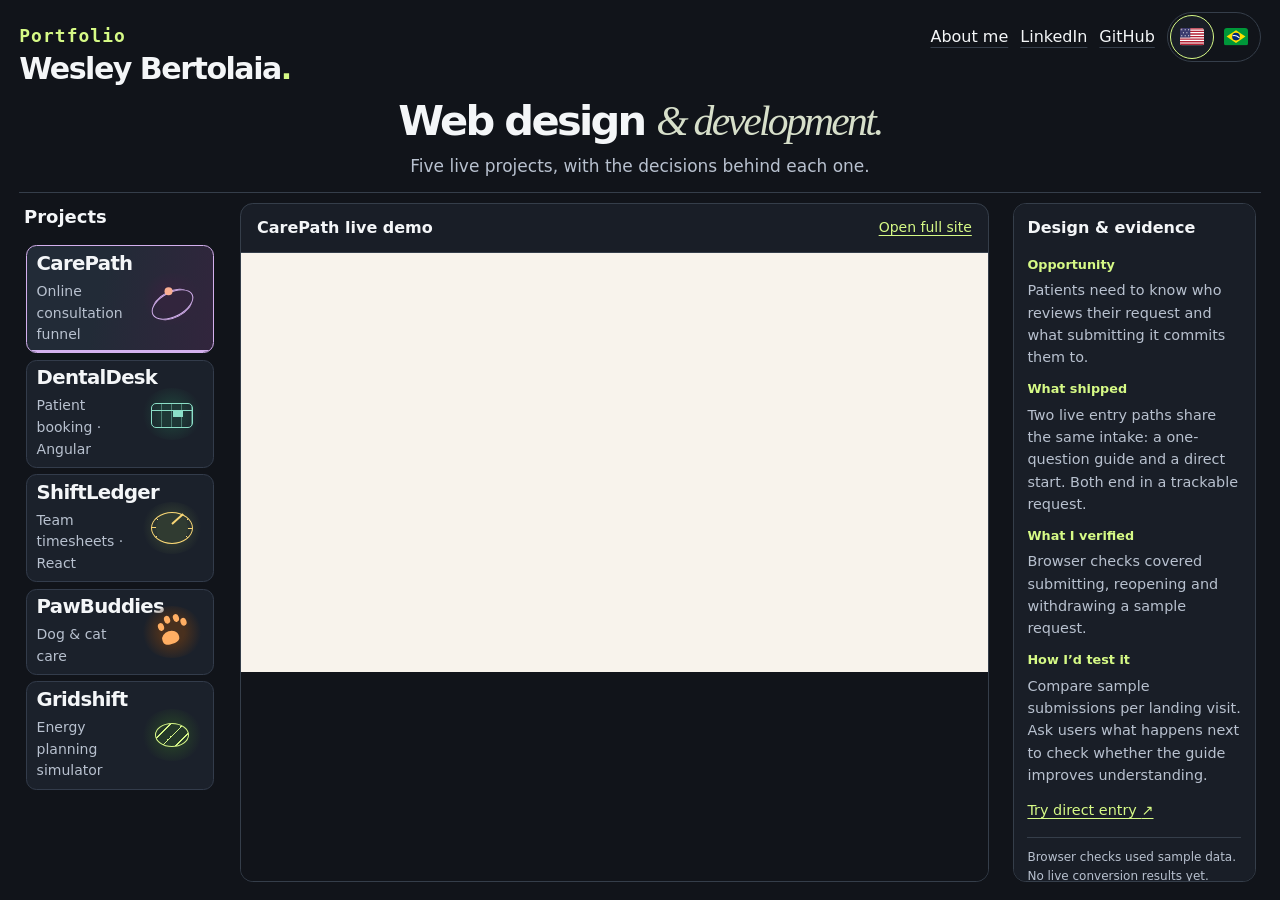
==== index.html @ d8f149b1 "Lighten boarding and unify PawBuddies booking actions" ====
<!doctype html>
<html lang="en">
<head>
  <meta charset="utf-8">
  <meta name="viewport" content="width=device-width, initial-scale=1">
  <meta name="description" content="Wesley Bertolaia’s web design portfolio. Explore live projects in consultation intake, patient booking, and team timesheets.">
  <title>Wesley Bertolaia | Portfolio</title>
  <link rel="icon" href="data:,">
  <link rel="stylesheet" href="./style.css?v=pawbuddies">
  <script src="./locale.js?v=pet-bundle"></script>
  <script src="./preview.js?v=stable-preview-scroll" defer></script>
  <link rel="stylesheet" href="./locale.css?v=about-page">
  <script src="./entrance.js?v=sequence" defer></script>
</head>
<body class="portfolio-home">
  <header class="wrap masthead">
    <div class="site-identity">
      <p class="eyebrow">Portfolio</p>
      <p class="site-name">Wesley Bertolaia<span>.</span></p>
    </div>
    <nav aria-label="Main navigation">
      <a href="./about.html">About me</a>
      <a href="https://www.linkedin.com/in/wesleybertolaia/">LinkedIn</a>
      <a href="https://github.com/wesleybertolaia/">GitHub</a>
    <span data-language-menu></span></nav>
  </header>
  <main class="wrap">
    <section class="work-intro" aria-labelledby="about-title">
      <h1 id="about-title">Web design <em>&amp; development.</em></h1>
      <p class="profile-summary">Five live projects, with the decisions behind each one.</p>
    </section>
    <section class="shelf" id="demos" aria-labelledby="projects-title">
      <div class="project-list">
        <h2 id="projects-title">Projects</h2>
        <div class="project-cards">
          <button class="project-card" type="button" aria-pressed="true" aria-controls="live-preview" data-project="carepath" data-url="https://wesleybertolaia.github.io/carepath/?v=landing">
            <span class="project-copy"><strong>CarePath</strong><span>Online consultation funnel</span></span><span class="project-art art-care" aria-hidden="true"></span>
          </button>
          <button class="project-card" type="button" aria-pressed="false" aria-controls="live-preview" data-project="dentaldesk" data-url="https://wesleybertolaia.github.io/dentaldesk/patient.html?v=landing">
            <span class="project-copy"><strong>DentalDesk</strong><span>Patient booking · Angular</span></span><span class="project-art art-dental" aria-hidden="true"></span>
          </button>
          <button class="project-card" type="button" aria-pressed="false" aria-controls="live-preview" data-project="shiftledger" data-url="https://wesleybertolaia.github.io/shiftledger/?v=weekly-board">
            <span class="project-copy"><strong>ShiftLedger</strong><span>Team timesheets · React</span></span><span class="project-art art-shift" aria-hidden="true"></span>
          </button>
          <button class="project-card" type="button" aria-pressed="false" aria-controls="live-preview" data-project="pawday" data-url="https://wesleybertolaia.github.io/pawday/?v=matching-actions">
            <span class="project-copy"><strong>PawBuddies</strong><span>Dog &amp; cat care</span></span><span class="project-art art-pawday" aria-hidden="true"></span>
          </button>
          <button class="project-card" type="button" aria-pressed="false" aria-controls="live-preview" data-project="gridshift" data-url="https://wesleybertolaia.github.io/gridshift/?v=workspace-refresh">
            <span class="project-copy"><strong>Gridshift</strong><span>Energy planning simulator</span></span><span class="project-art art-gridshift" aria-hidden="true"></span>
          </button>
        </div>
      </div>
      <section class="preview-panel" id="live-preview" aria-labelledby="preview-title">
        <header class="preview-bar">
          <h2 id="preview-title" tabindex="-1" aria-live="polite">CarePath live demo</h2>
          <a id="open-demo" href="https://wesleybertolaia.github.io/carepath/">Open full site</a>
        </header>
        <div class="demo-viewport">
          <iframe id="demo-frame" title="CarePath live demo" src="https://wesleybertolaia.github.io/carepath/?v=landing"></iframe>
        </div>
      </section>
      <aside class="project-notes" aria-labelledby="project-notes-title">
        <h2 id="project-notes-title">Design &amp; evidence</h2>
        <div aria-live="polite">
          <dl data-project-note="carepath">
            <dt>Opportunity</dt><dd>Patients need to know who reviews their request and what submitting it commits them to.</dd>
            <dt>What shipped</dt><dd>Two live entry paths share the same intake: a one-question guide and a direct start. Both end in a trackable request.</dd>
            <dt>What I verified</dt><dd>Browser checks covered submitting, reopening and withdrawing a sample request.</dd>
            <dt>How I’d test it</dt><dd>Compare sample submissions per landing visit. Ask users what happens next to check whether the guide improves understanding.</dd>
            <dd class="variant-link"><a href="https://wesleybertolaia.github.io/carepath/?path=direct">Try direct entry <span aria-hidden="true">↗</span></a></dd>
          </dl>
          <dl data-project-note="dentaldesk" hidden>
            <dt>Opportunity</dt><dd>A patient can mistake a requested time for a confirmed appointment and make plans too early.</dd>
            <dt>What shipped</dt><dd>Two headlines lead to the same booking flow. Patients choose a time before entering sample details and can track the clinic’s decision.</dd>
            <dt>What I verified</dt><dd>I tested a clinic decline, a patient retry and the updated status in the patient view.</dd>
            <dt>How I’d test it</dt><dd>Compare requests per landing visit across headlines. After submission, ask users whether their appointment is confirmed.</dd>
            <dd class="variant-link"><a href="https://wesleybertolaia.github.io/dentaldesk/patient.html?offer=times">Try availability-first headline <span aria-hidden="true">↗</span></a></dd>
          </dl>
          <dl data-project-note="shiftledger" hidden>
            <dt>Opportunity</dt><dd>When a shift comes back with an unclear rejection, employees have to guess what to fix.</dd>
            <dt>What shipped</dt><dd>Managers return a shift with a specific reason. Employees correct and resubmit it. Approved entries can be exported.</dd>
            <dt>What I verified</dt><dd>I tested returning a shift for a break correction, approving the resubmission and checking the exported minutes.</dd>
            <dt>How I’d test it</dt><dd>Give users a returned shift with an incorrect break. Measure correct resubmissions and time to fix the entry.</dd>
          </dl>
          <dl data-project-note="pawday" hidden>
            <dt>Opportunity</dt><dd>Pet owners comparing overnight stays need to know whether the service suits their animal and what the full stay costs.</dd>
            <dt>What shipped</dt><dd>Dog and cat owners see different care options and prices. The booking shows the total for the selected nights before they confirm.</dd>
            <dt>What I verified</dt><dd>I checked the price for a two-night cat stay and confirmed the booking could be reopened and cancelled after reload.</dd>
            <dt>How I’d test it</dt><dd>Compare an upfront nightly rate with pricing shown at review. Track completed bookings per service view and whether owners can correctly predict the total.</dd>
          </dl>
          <dl data-project-note="gridshift" hidden>
            <dt>Opportunity</dt><dd>A neighbourhood has a fixed budget, but the options that save the most money aren’t always the ones that cut peak demand.</dd>
            <dt>What shipped</dt><dd>Visitors build a plan, pin it and see how a different allocation changes three outcomes. The assumptions are visible.</dd>
            <dt>What I verified</dt><dd>The simulator enforces the budget and uses illustrative values for a fictional neighbourhood.</dd>
            <dt>How I’d test it</dt><dd>Ask users to pick a plan for a peak-demand goal, then explain what they gave up to reach it.</dd>
          </dl>
        </div>
        <p class="case-note-status">Browser checks used sample data. No live conversion results yet.</p>
      </aside>
    </section>
  </main>
</body>
</html>
---- style.css ----
:root {
  color-scheme: dark;
  --bg: #11141a;
  --panel: #191e27;
  --line: #353e4a;
  --ink: #f4f6f8;
  --mute: #b8c1cf;
  --lime: #d6fa86;
  font: 16px/1.55 system-ui, sans-serif;
  color: var(--ink);
  background: var(--bg);
}
* { box-sizing: border-box; }
[hidden] { display: none !important; }
body { margin: 0; }
.wrap { width: min(1720px, calc(100% - clamp(1.5rem, 3vw, 3rem))); margin-inline: auto; }
.top, .bottom { display: flex; flex-wrap: wrap; justify-content: space-between; align-items: center; gap: .65rem 1.5rem; padding-block: .9rem; border-bottom: 1px solid var(--line); }
.top nav, .links, .footer-links { display: flex; flex-wrap: wrap; align-items: center; gap: .55rem 1rem; }
a { color: inherit; text-underline-offset: .24em; }
a:hover { color: var(--lime); }
.wordmark { font-size: 1.55rem; font-weight: 850; letter-spacing: -.095em; text-decoration: none; }
h1, h2, h3, h4, p { margin: 0; }
.eyebrow { color: var(--lime); font: 720 .875rem/1.5 ui-monospace, monospace; letter-spacing: .06em; margin-bottom: .45rem; }
.shelf { display: grid; grid-template-columns: minmax(220px, 270px) minmax(0, 1fr); gap: clamp(.85rem, 2.5vw, 1.5rem); align-items: start; border-top: 1px solid var(--line); padding-top: 1rem; }
.project-list h2 { font-size: 1.125rem; margin-bottom: .75rem; }
.project-cards { display: grid; gap: .65rem; }
.project-card {
  position: relative;
  isolation: isolate;
  display: grid;
  grid-template-columns: minmax(0, 1fr) 62px;
  align-items: center;
  width: 100%;
  min-height: 102px;
  gap: .6rem;
  padding: .8rem .7rem .8rem .95rem;
  overflow: hidden;
  border: 1px solid #333c4b;
  border-radius: .65rem;
  background: #1b212b;
  color: var(--ink);
  text-align: left;
  font: inherit;
  cursor: pointer;
}
.project-card:nth-child(1) { --project-accent: #d4b0ee; --project-shade: #32253d; }
.project-card:nth-child(2) { --project-accent: #8bdfc7; --project-shade: #1e3836; }
.project-card:nth-child(3) { --project-accent: #f8d675; --project-shade: #303b31; }
.project-card:hover { border-color: var(--project-accent); }
.project-card[aria-pressed="true"] {
  border-color: var(--project-accent);
  background: linear-gradient(104deg, #222b37 40%, var(--project-shade));
}
.project-card::after {
  content: "";
  position: absolute;
  inset: auto 0 0;
  height: 2px;
  background: var(--project-accent);
  transform: scaleX(0);
  transform-origin: left;
}
.project-card[aria-pressed="true"]::after { transform: scaleX(1); }
.project-copy strong { display: block; font-size: 1.23rem; line-height: 1.15; letter-spacing: -.035em; }
.project-copy > span { display: block; margin-top: .35rem; color: var(--mute); font-size: .875rem; }
.project-art {
  position: relative;
  display: block;
  width: 62px;
  height: 62px;
  border-radius: 50%;
  color: var(--project-accent);
  background: radial-gradient(circle, var(--project-shade) 30%, transparent 72%);
}
.project-art::before, .project-art::after { content: ""; position: absolute; }
.art-care::before {
  width: 43px; height: 23px; left: 9px; top: 19px;
  border: 1px solid currentColor; border-radius: 50%; rotate: -27deg;
  box-shadow: 0 5px 0 -4px currentColor, 0 -5px 0 -4px currentColor;
}
.art-care::after {
  width: 8px; height: 8px; left: 27px; top: 13px;
  border-radius: 50%; background: #f9ae92;
  offset-path: ellipse(24px 13px at 31px 31px);
  offset-rotate: 0deg;
  left: 0; top: 0;
  offset-distance: 72%;
}
.art-dental::before {
  inset: 15px 10px 12px;
  border: 1px solid currentColor;
  border-radius: 5px;
  background: repeating-linear-gradient(90deg, transparent 0 9px, #8bdfc76b 9px 10px);
}
.art-dental::after {
  inset: 22px 10px auto;
  height: 6px;
  border-top: 1px solid currentColor;
  background: linear-gradient(90deg, transparent 52%, currentColor 52% 76%, transparent 76%);
}
.art-shift::before {
  inset: 10px;
  border: 1px solid currentColor;
  border-radius: 50%;
  background: radial-gradient(circle, var(--project-shade) 0 62%, transparent 63%), repeating-conic-gradient(currentColor 0deg 2deg, transparent 2deg 30deg);
}
.art-shift::after {
  bottom: 30px; left: 30px; width: 2px; height: 15px;
  background: currentColor;
  transform-origin: bottom;
  rotate: 48deg;
}
.preview-panel { min-width: 0; overflow: hidden; border: 1px solid var(--line); border-radius: .8rem; background: var(--panel); scroll-margin-top: .7rem; }
.preview-bar { display: flex; flex-wrap: wrap; align-items: center; justify-content: space-between; gap: .5rem 1rem; padding: .7rem 1rem; }
.preview-bar h2 { font-size: 1rem; }
.preview-bar a { font-size: .875rem; color: var(--lime); }
iframe { display: block; width: 100%; height: 640px; border: 0; border-top: 1px solid var(--line); background: #f8f3ec; color-scheme: light; }
:focus-visible { outline: 3px solid var(--lime); outline-offset: 3px; }
.case { margin-bottom: 1rem; background: var(--panel); border: 1px solid var(--line); border-radius: .8rem; overflow: hidden; scroll-margin-top: 1rem; }
.button { display: inline-flex; min-height: 44px; align-items: center; padding: .45rem .75rem; border: 1px solid var(--lime); border-radius: .4rem; background: var(--lime); color: #19232a; text-decoration: none; font: inherit; font-weight: 700; cursor: pointer; }
.button:hover { background: #ecffba; color: #19232a; }
.button.outline { background: var(--panel); color: var(--ink); border-color: var(--line); }
.button.outline:hover { background: #293241; }
@media (max-width: 740px) {
  .wrap { width: calc(100% - 1.5rem); }
  .shelf { grid-template-columns: 1fr; }
  .project-card { min-height: 76px; }
  iframe { height: 520px; }
}
@media (prefers-reduced-motion: no-preference) {
  html { scroll-behavior: smooth; }
  .project-card { transition: background-color .15s ease, border-color .15s ease; }
}
.wordmark { font-size: 1.05rem; letter-spacing: -.025em; }
.case-page { padding-block: 1.75rem 1rem; }
.case-page h1 { margin-bottom: 1rem; font-size: clamp(2rem, 5vw, 3.4rem); letter-spacing: -.06em; }
.case-grid { display: grid; grid-template-columns: repeat(3, minmax(0, 1fr)); gap: 1rem; }
.case { display: flex; flex-direction: column; gap: .85rem; min-width: 0; margin: 0; padding: clamp(1rem, 2vw, 1.35rem); border-top: 3px solid var(--case-accent); }
.case-care { --case-accent: #d0a5ee; }
.case-dental { --case-accent: #79d8c5; }
.case-shift { --case-accent: #a7a8fa; }
.case .eyebrow { color: var(--case-accent); letter-spacing: 0; }
.case h2 { font-size: clamp(1.55rem, 2.9vw, 2rem); letter-spacing: -.045em; }
.case h3 { font-size: .95rem; margin-bottom: .2rem; }
.case section p, .evidence { color: var(--mute); }
.case .links { margin-top: auto; }
.case p { font-size: .94rem; }
.evidence { margin: .85rem 0 0; font-size: .875rem; }
@media (max-width: 800px) { .case-grid { grid-template-columns: 1fr; } }
@media (prefers-reduced-motion: no-preference) {
  .project-card {
    transition: border-color .18s ease;
  }
  .project-card::after { transition: transform .32s ease-out; }
  .project-card:is(:hover, :focus-visible, [aria-pressed="true"]) .art-care::after { animation: orbit .7s ease-in-out; }
  .project-card:is(:hover, :focus-visible, [aria-pressed="true"]) .art-dental::after { animation: calendar-mark .55s ease-in-out; }
  .project-card:is(:hover, :focus-visible, [aria-pressed="true"]) .art-shift::after { animation: hand-turn .64s ease-in-out; }
  @keyframes orbit { to { offset-distance: 172%; } }
  @keyframes calendar-mark { 50% { translate: 0 13px; } }
  @keyframes hand-turn { to { rotate: 408deg; } }
}
.masthead {
  display: flex;
  flex-wrap: wrap;
  align-items: baseline;
  justify-content: space-between;
  gap: .75rem 1.8rem;
  padding-block: clamp(1.15rem, 3vw, 2.3rem) clamp(1rem, 2vw, 1.65rem);
}
.masthead h1 {
  font-size: clamp(2.2rem, 4.6vw, 4.5rem);
  line-height: .95;
  letter-spacing: -.085em;
  text-wrap: balance;
}
.masthead h1 span { display: inline-block; color: var(--lime); }
.masthead nav { display: flex; flex-wrap: wrap; gap: .35rem 1.2rem; }
.masthead nav a { padding-block: .35rem; text-decoration-color: var(--line); text-underline-offset: .33rem; }
.masthead nav a:hover { text-decoration-color: currentColor; }
@media (prefers-reduced-motion: no-preference) {
  .masthead h1 span { animation: punctuation-in .46s cubic-bezier(.23,.8,.36,1) both; }
  @keyframes punctuation-in {
    from { opacity: 0; transform: translateY(-.22em); }
    to { opacity: 1; transform: translateY(0); }
  }
}

.site-name {
  font-size: 1.35rem;
  font-weight: 700;
  letter-spacing: -.05em;
}
.site-name span { color: var(--lime); }
.site-identity .eyebrow { margin-bottom: .15rem; }
.about-intro {
  max-width: 940px;
  margin-inline: auto;
  padding-block: clamp(2.75rem, 6vw, 6rem) clamp(2.5rem, 5vw, 4.5rem);
  scroll-margin-top: 1rem;
}
.about-label {
  display: flex;
  align-items: center;
  gap: .65rem;
  color: var(--mute);
  font-size: .75rem;
  letter-spacing: .1em;
  text-transform: uppercase;
}
.about-label::before {
  content: "";
  width: .45rem;
  height: .45rem;
  border-radius: 50%;
  background: var(--lime);
}
.about-intro h1 {
  margin-block: 1.15rem 1.85rem;
  font-size: clamp(2.6rem, 6vw, 5.3rem);
  line-height: 1.02;
  letter-spacing: -.07em;
  font-weight: 560;
}
.about-intro h1 em {
  color: #d7dfca;
  font-family: Georgia, serif;
  font-weight: 400;
  letter-spacing: -.055em;
}
.profile-summary { max-width: 56ch; color: var(--mute); font-size: 1.0625rem; }
.profile-details {
  display: grid;
  grid-template-columns: minmax(0, 1.2fr) minmax(0, 1fr);
  gap: 2rem clamp(2rem, 6vw, 5rem);
  margin-top: 2.25rem;
}
.profile-details section { border-top: 1px solid var(--line); padding-top: .85rem; }
.profile-details h2 { font-size: 1.125rem; }
.experience-list, .stack-list { margin: .85rem 0 0; padding: 0; }
.experience-list { list-style: none; }
.experience-list li {
  display: grid;
  grid-template-columns: minmax(0, 1fr) auto;
  gap: .05rem .7rem;
  padding-block: .4rem;
}
.experience-list li span { grid-column: 1; grid-row: 2; font-size: .875rem; color: var(--mute); }
.experience-list small { grid-column: 2; grid-row: 1; align-self: baseline; color: var(--mute); }
.stack-list { display: grid; grid-template-columns: auto minmax(0, 1fr); gap: .6rem 1rem; }
.stack-list dt { font-weight: 600; }
.stack-list dd { margin: 0; color: var(--mute); }
#demos { scroll-margin-top: .75rem; }
@media (max-width: 740px) {
  .profile-details { grid-template-columns: 1fr; }
}
@media (max-width: 420px) {
  .experience-list li { grid-template-columns: 1fr; }
  .experience-list small { grid-column: 1; grid-row: auto; }
}

.project-notes {
  min-width: 0;
  padding: 1rem;
  border: 1px solid var(--line);
  border-radius: .8rem;
  background: var(--panel);
}
.project-notes h2 { font-size: 1rem; }
.project-notes dl { margin: .9rem 0 0; }
.project-notes dt { font-size: .8rem; font-weight: 700; color: var(--lime); }
.project-notes dd { margin: .3rem 0 0; color: var(--mute); font-size: .9rem; }
.project-notes dd + dt { margin-top: .95rem; }
@media (min-width: 741px) and (max-width: 1099px) {
  .project-notes { grid-column: 2; }
}
@media (min-width: 1100px) {
  .shelf {
    grid-template-columns: clamp(175px, 15vw, 236px) minmax(0, 1fr) clamp(210px, 19vw, 280px);
  }
}

/* Use the same page width for the profile and projects. */
.about-intro {
  max-width: none;
  padding-block: 1rem clamp(1.4rem, 2.8vw, 2.6rem);
}
.about-intro h1 {
  margin-block: .85rem 1rem;
  font-size: clamp(2.4rem, 3.45vw, 4.25rem);
}
.profile-details { margin-top: 1.4rem; }
@media (min-width: 1100px) {
  .about-intro {
    display: grid;
    grid-template-columns: minmax(0, 1.65fr) minmax(0, 1.9fr);
    gap: clamp(1.5rem, 3.6vw, 4.5rem);
    align-items: start;
  }
  .profile-bio { padding-top: .85rem; }
  .profile-details {
    margin-top: 0;
    gap: clamp(1.25rem, 3.4vw, 4rem);
  }
}

.site-identity .eyebrow { font-size: clamp(1rem, 1.4vw, 1.55rem); }
.site-name { font-size: clamp(1.65rem, 2.35vw, 2.7rem); line-height: 1.15; }

/* Keep the preview viewport independent of the embedded page's height. */
.project-list, .profile-bio, .profile-details > section { min-width: 0; }

@media (max-width: 1099px) {
  .shelf { grid-template-columns: minmax(0, 1fr); }
  .project-notes { grid-column: auto; }
}
@media (max-width: 1099px) {
  .project-cards { grid-template-columns: repeat(3, minmax(0, 1fr)); }
  .project-card { height: 100%; }
}
@media (max-width: 820px) {
  .project-art { display: none; }
  .project-card { grid-template-columns: minmax(0, 1fr); }
}
@media (max-width: 559px) {
  .masthead { align-items: center; }
  .project-cards { gap: .35rem; }
  .project-card {
    min-height: 48px;
    padding: .45rem .25rem;
    justify-items: center;
    text-align: center;
  }
  .project-card .project-copy strong { font-size: clamp(.75rem, 3.2vw, .95rem); }
  .project-card .project-copy > span { display: none; }
}

.case-note-status {
  margin-top: .95rem;
  padding-top: .65rem;
  border-top: 1px solid var(--line);
  color: var(--mute);
  font-size: .75rem;
}

.work-intro { padding-block: clamp(1.75rem, 4vw, 3.8rem) 1.8rem; }
.work-intro h1 {
  max-width: 19ch;
  margin: .75rem 0;
  font-size: clamp(2.45rem, 5vw, 5rem);
  line-height: 1.04;
  letter-spacing: -.065em;
  text-wrap: balance;
}
.work-intro h1 em { color: #d7dfca; font: italic 400 1em Georgia, serif; }
.work-intro .profile-summary { max-width: 63ch; }
.work-cta {
  display: inline-flex;
  align-items: center;
  gap: .65rem;
  min-height: 44px;
  margin-top: 1rem;
  padding: .45rem .85rem;
  border: 1px solid var(--lime);
  border-radius: 7px;
  color: var(--lime);
  text-decoration: none;
}
.work-cta:hover { background: var(--lime); color: #171c14; }
.about-intro { margin-top: 2rem; border-top: 1px solid var(--line); }
.profile-bio h2 { margin-bottom: .6rem; font-size: 1.125rem; }
.project-notes .variant-link { margin-top: .8rem; }
.variant-link a { color: var(--lime); }

.more-work,.turnaround { padding-block: 2rem; }
.more-work { border-top: 1px solid var(--line); margin-top: 1.5rem; }
.work-pair { display: grid; grid-template-columns: repeat(2,minmax(0,1fr)); gap: .85rem; margin-top: 1rem; }
.work-pair > * { position: relative; display: block; padding: 1rem; border: 1px solid var(--line); border-radius: .7rem; background: var(--panel); }
.work-pair > a { padding-right: 2.2rem; text-decoration: none; }
.work-pair > a > span { position: absolute; right: .9rem; top: .9rem; color: var(--lime); }
.work-pair p,.turnaround-evidence p { color: var(--mute); margin-block: .35rem; }
.turnaround { max-width: 900px; }
.turnaround h1 { margin-block: .75rem; font-size: clamp(2.2rem,6vw,4.5rem); line-height: 1; letter-spacing: -.06em; }
.turnaround h2 { font-size: 1.05rem; }
.turnaround-evidence { margin-top: 1.65rem; }
@media (max-width:600px) { .work-pair { grid-template-columns: 1fr; } }

.project-card:nth-child(4) { --project-accent: #ffae63; --project-shade: #49301e; }
.project-card:nth-child(5) { --project-accent: #d5f587; --project-shade: #243929; }
.art-pawday::before {
  inset: 25px auto auto 21px;
  width: 17px;
  height: 13px;
  background: currentColor;
  border-radius: 60% 60% 42% 42%;
  transform: rotate(-18deg);
}
.art-pawday::after {
  inset: 17px auto auto 17px;
  width: 6px;
  height: 8px;
  background: currentColor;
  border-radius: 50%;
  box-shadow: 8px -5px currentColor, 17px -4px currentColor, 23px 2px currentColor;
  transform: rotate(-18deg);
}
.art-gridshift::before {
  inset: 14px;
  background: linear-gradient(135deg, transparent 25%, currentColor 25% 28%, transparent 28% 50%, currentColor 50% 53%, transparent 53% 75%, currentColor 75% 78%, transparent 78%);
  border: 1px solid currentColor;
  border-radius: 50%;
}
@media (max-width: 559px) { .project-cards { grid-template-columns: repeat(2,minmax(0,1fr)); } }

.portfolio-home .work-intro { padding-block: .15rem .8rem; text-align: center; }
.portfolio-home .work-intro h1 {
  max-width: none;
  margin: .35rem 0 .5rem;
  font-size: clamp(2rem, 3.25vw, 3.4rem);
}
.portfolio-home .work-intro .profile-summary { margin-inline: auto; }

@media (min-width: 1100px) and (min-height: 640px) {
  .portfolio-home {
    display: grid;
    grid-template-rows: auto minmax(0, 1fr);
    height: 100svh;
    overflow: clip;
  }
  .portfolio-home .masthead { padding-block: .75rem .15rem; }
  .portfolio-home main {
    display: grid;
    grid-template-rows: auto minmax(0, 1fr);
    min-height: 0;
    padding-bottom: .85rem;
  }
  .portfolio-home .shelf {
    min-height: 0;
    overflow: clip;
    padding: .65rem .3rem .25rem;
  }
  .portfolio-home .project-list,
  .portfolio-home .project-notes { max-height: 100%; overflow: auto; }
  .portfolio-home .project-cards { gap: .4rem; padding: 2px; }
  .portfolio-home .project-card { min-height: 0; padding: .4rem .6rem; }
  .portfolio-home .project-art { height: 52px; }
  .portfolio-home .preview-panel {
    height: 100%;
    display: grid;
    grid-template-rows: auto minmax(0, 1fr);
  }
  .portfolio-home .project-notes { padding: .7rem .85rem; }
  .portfolio-home .project-notes dd + dt { margin-top: .65rem; }
}


.demo-viewport { min-width: 0; min-height: 0; }
#demo-frame { height: auto; aspect-ratio: 16 / 9; }

@media (min-width: 1100px) and (min-height: 640px) {
  .portfolio-home .demo-viewport {
    container-type: size;
    display: grid;
    align-content: start;
    justify-items: center;
    background: var(--bg);
  }
  .portfolio-home #demo-frame {
    width: min(100%, calc(100cqh * 16 / 9));
  }
}

/* Preserve scrolling for longer notes without moving the project layout. */
@media (min-width: 1100px) and (min-height: 640px) {
  .portfolio-home .project-list,
  .portfolio-home .project-notes {
    overflow-x: hidden;
    scrollbar-width: none;
  }
  .portfolio-home .project-card { min-width: 0; }
  .portfolio-home .project-card:focus-visible { outline-offset: -3px; }
}
---- locale.css ----
[data-language-menu] { display: inline-flex; align-items: center; }
[data-language-menu]:empty { display: none; }
.language-picker {
  min-height: 44px;
  min-width: 5.1rem;
  max-width: 100%;
  padding: .3rem .45rem;
  border: 1px solid currentColor;
  border-radius: .4rem;
  background: transparent;
  color: inherit;
  font: 650 .875rem/1 system-ui, sans-serif;
  cursor: pointer;
}
.language-picker option { color: CanvasText; background: Canvas; }
header:has(> [data-language-menu]) { flex-wrap: wrap; gap: .45rem .8rem; }
header nav:has(> [data-language-menu]) { display: flex; flex-wrap: wrap; align-items: center; gap: .35rem .75rem; }

.language-toggle {
  display: inline-flex;
  padding: 2px;
  border: 1px solid var(--line);
  border-radius: 999px;
}
.language-toggle button {
  display: grid;
  place-items: center;
  width: 44px;
  height: 44px;
  padding: 0;
  border: 1px solid transparent;
  border-radius: 50%;
  background: transparent;
  cursor: pointer;
}
.language-toggle button[aria-pressed="true"] {
  background: var(--panel);
  border-color: var(--lime);
}
.language-toggle svg { width: 24px; height: auto; border-radius: 3px; }

@media (max-width: 640px) {
  .masthead {
    display: grid;
    grid-template-columns: minmax(0, 1fr) auto;
    align-items: start;
    gap: .5rem;
  }
  .masthead .site-name {
    font-size: clamp(1.18rem, 4.5vw, 1.65rem);
    overflow-wrap: anywhere;
  }
  .masthead nav:has(> [data-language-menu]) {
    justify-self: end;
    flex-wrap: nowrap;
    gap: .45rem;
  }
  .masthead nav a { font-size: .85rem; }
  .masthead .language-toggle { padding: 1px; }
  .masthead .language-toggle button { width: 34px; height: 34px; }
  .masthead .language-toggle svg { width: 19px; }
}

.masthead .site-name { text-decoration: none; }
.profile-bio h1 { margin-top: 0; }
@media (max-width: 520px) {
  .masthead { grid-template-columns: minmax(0, 1fr); }
  .masthead nav:has(> [data-language-menu]) { justify-self: end; grid-row: 1; }
}
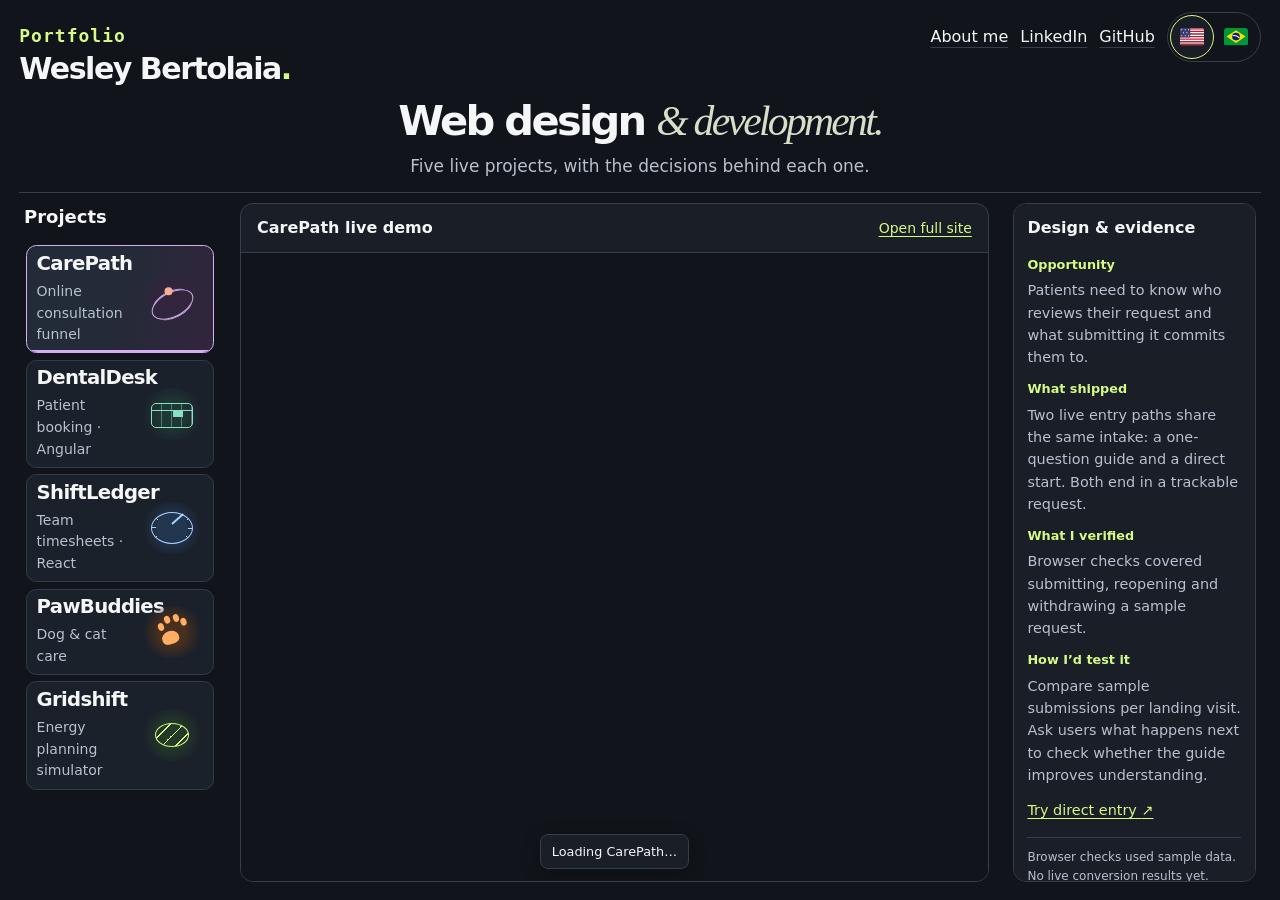
==== commit 1c1c9bd2: "Fit complete demos into a fixed portfolio preview" ====
--- a/index.html
+++ b/index.html
@@ -6,9 +6,9 @@
   <meta name="description" content="Wesley Bertolaia’s web design portfolio. Explore live projects in consultation intake, patient booking, and team timesheets.">
   <title>Wesley Bertolaia | Portfolio</title>
   <link rel="icon" href="data:,">
-  <link rel="stylesheet" href="./style.css?v=pawbuddies">
-  <script src="./locale.js?v=pet-bundle"></script>
-  <script src="./preview.js?v=stable-preview-scroll" defer></script>
+  <link rel="stylesheet" href="./style.css?v=fitted-demos">
+  <script src="./locale.js?v=fitted-demos"></script>
+  <script src="./preview.js?v=fitted-demos" defer></script>
   <link rel="stylesheet" href="./locale.css?v=about-page">
   <script src="./entrance.js?v=sequence" defer></script>
 </head>
@@ -39,10 +39,10 @@
           <button class="project-card" type="button" aria-pressed="false" aria-controls="live-preview" data-project="dentaldesk" data-url="https://wesleybertolaia.github.io/dentaldesk/patient.html?v=landing">
             <span class="project-copy"><strong>DentalDesk</strong><span>Patient booking · Angular</span></span><span class="project-art art-dental" aria-hidden="true"></span>
           </button>
-          <button class="project-card" type="button" aria-pressed="false" aria-controls="live-preview" data-project="shiftledger" data-url="https://wesleybertolaia.github.io/shiftledger/?v=weekly-board">
+          <button class="project-card" type="button" aria-pressed="false" aria-controls="live-preview" data-project="shiftledger" data-url="https://wesleybertolaia.github.io/shiftledger/?v=navy-workspace">
             <span class="project-copy"><strong>ShiftLedger</strong><span>Team timesheets · React</span></span><span class="project-art art-shift" aria-hidden="true"></span>
           </button>
-          <button class="project-card" type="button" aria-pressed="false" aria-controls="live-preview" data-project="pawday" data-url="https://wesleybertolaia.github.io/pawday/?v=matching-actions">
+          <button class="project-card" type="button" aria-pressed="false" aria-controls="live-preview" data-project="pawday" data-url="https://wesleybertolaia.github.io/pawday/?v=forward-portraits">
             <span class="project-copy"><strong>PawBuddies</strong><span>Dog &amp; cat care</span></span><span class="project-art art-pawday" aria-hidden="true"></span>
           </button>
           <button class="project-card" type="button" aria-pressed="false" aria-controls="live-preview" data-project="gridshift" data-url="https://wesleybertolaia.github.io/gridshift/?v=workspace-refresh">
@@ -56,7 +56,7 @@
           <a id="open-demo" href="https://wesleybertolaia.github.io/carepath/">Open full site</a>
         </header>
         <div class="demo-viewport">
-          <iframe id="demo-frame" title="CarePath live demo" src="https://wesleybertolaia.github.io/carepath/?v=landing"></iframe>
+          <p id="preview-status" class="preview-status" role="status" hidden></p>
         </div>
       </section>
       <aside class="project-notes" aria-labelledby="project-notes-title">
--- a/style.css
+++ b/style.css
@@ -45,7 +45,7 @@
 }
 .project-card:nth-child(1) { --project-accent: #d4b0ee; --project-shade: #32253d; }
 .project-card:nth-child(2) { --project-accent: #8bdfc7; --project-shade: #1e3836; }
-.project-card:nth-child(3) { --project-accent: #f8d675; --project-shade: #303b31; }
+.project-card:nth-child(3) { --project-accent: #a9cffb; --project-shade: #223650; }
 .project-card:hover { border-color: var(--project-accent); }
 .project-card[aria-pressed="true"] {
   border-color: var(--project-accent);
@@ -453,20 +453,45 @@
 }
 
 
-.demo-viewport { min-width: 0; min-height: 0; }
-#demo-frame { height: auto; aspect-ratio: 16 / 9; }
-
+.preview-bar { min-height: 48px; flex-wrap: nowrap; }
+.preview-bar h2 { min-width: 0; overflow: hidden; text-overflow: ellipsis; white-space: nowrap; }
+.preview-bar a { flex: none; }
+.demo-viewport {
+  position: relative;
+  min-width: 0;
+  min-height: 0;
+  aspect-ratio: 16 / 9;
+  overflow: hidden;
+  border-top: 1px solid var(--line);
+  background: var(--bg);
+}
+.demo-viewport .demo-frame {
+  position: absolute;
+  inset: 0 auto auto 50%;
+  border: 0;
+  transform: translateX(-50%) scale(var(--demo-scale, 1));
+  transform-origin: 50% 0;
+  visibility: hidden;
+}
+.demo-viewport .demo-frame.is-visible { visibility: visible; }
+.preview-status {
+  position: absolute;
+  z-index: 1;
+  inset: auto 0 .75rem;
+  width: fit-content;
+  max-width: calc(100% - 1rem);
+  margin: auto;
+  padding: .42rem .7rem;
+  border: 1px solid var(--line);
+  border-radius: .5rem;
+  color: var(--ink);
+  background: var(--panel);
+  font-size: .8rem;
+  text-align: center;
+  box-shadow: 0 5px 18px #0004;
+}
 @media (min-width: 1100px) and (min-height: 640px) {
-  .portfolio-home .demo-viewport {
-    container-type: size;
-    display: grid;
-    align-content: start;
-    justify-items: center;
-    background: var(--bg);
-  }
-  .portfolio-home #demo-frame {
-    width: min(100%, calc(100cqh * 16 / 9));
-  }
+  .portfolio-home .demo-viewport { aspect-ratio: auto; }
 }
 
 /* Preserve scrolling for longer notes without moving the project layout. */
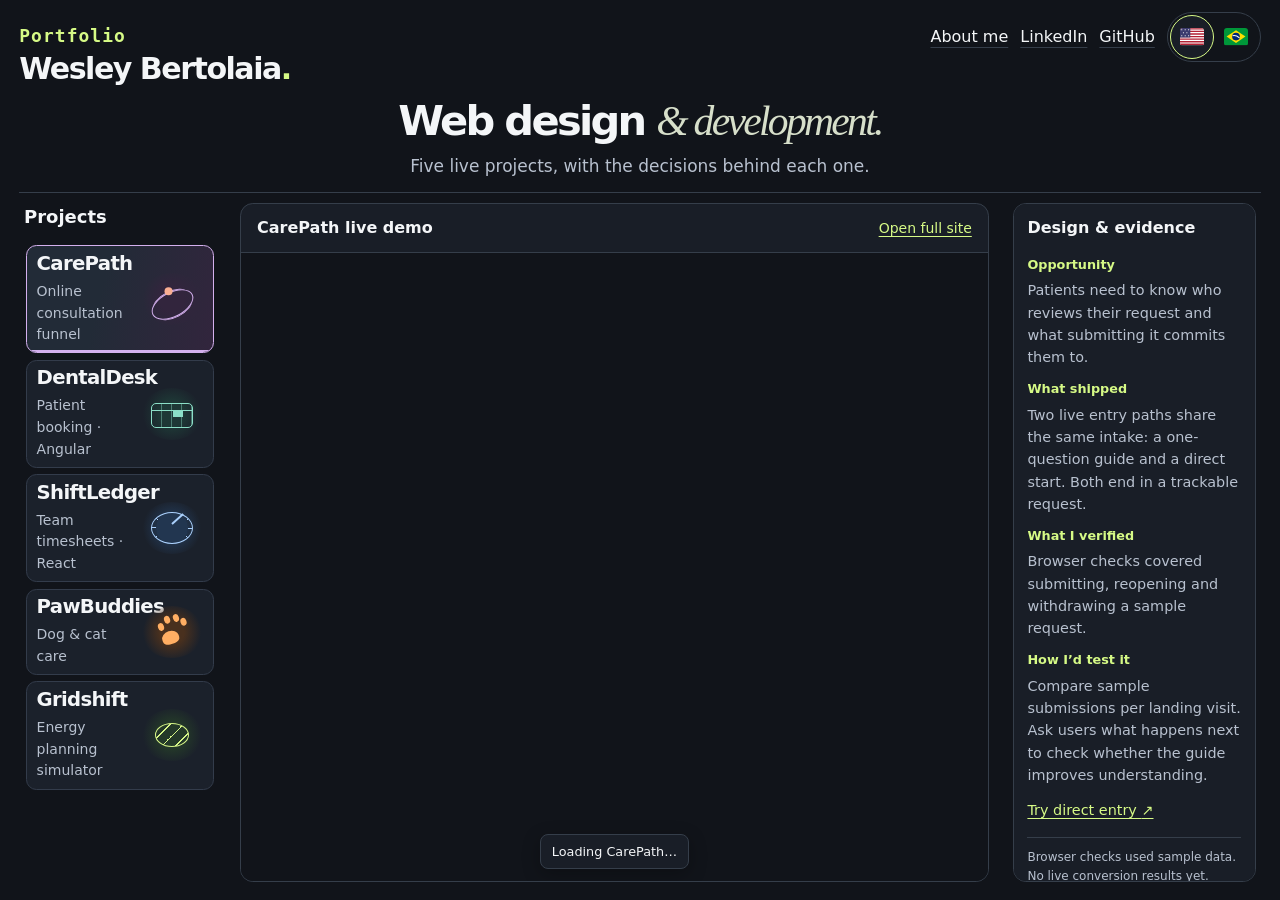
==== commit dbfe108d: "Use the available width in the portfolio preview" ====
--- a/index.html
+++ b/index.html
@@ -8,7 +8,7 @@
   <link rel="icon" href="data:,">
   <link rel="stylesheet" href="./style.css?v=fitted-demos">
   <script src="./locale.js?v=fitted-demos"></script>
-  <script src="./preview.js?v=fitted-demos" defer></script>
+  <script src="./preview.js?v=wide-preview" defer></script>
   <link rel="stylesheet" href="./locale.css?v=about-page">
   <script src="./entrance.js?v=sequence" defer></script>
 </head>
@@ -33,7 +33,7 @@
       <div class="project-list">
         <h2 id="projects-title">Projects</h2>
         <div class="project-cards">
-          <button class="project-card" type="button" aria-pressed="true" aria-controls="live-preview" data-project="carepath" data-url="https://wesleybertolaia.github.io/carepath/?v=landing">
+          <button class="project-card" type="button" aria-pressed="true" aria-controls="live-preview" data-project="carepath" data-url="https://wesleybertolaia.github.io/carepath/?v=wide-preview">
             <span class="project-copy"><strong>CarePath</strong><span>Online consultation funnel</span></span><span class="project-art art-care" aria-hidden="true"></span>
           </button>
           <button class="project-card" type="button" aria-pressed="false" aria-controls="live-preview" data-project="dentaldesk" data-url="https://wesleybertolaia.github.io/dentaldesk/patient.html?v=landing">
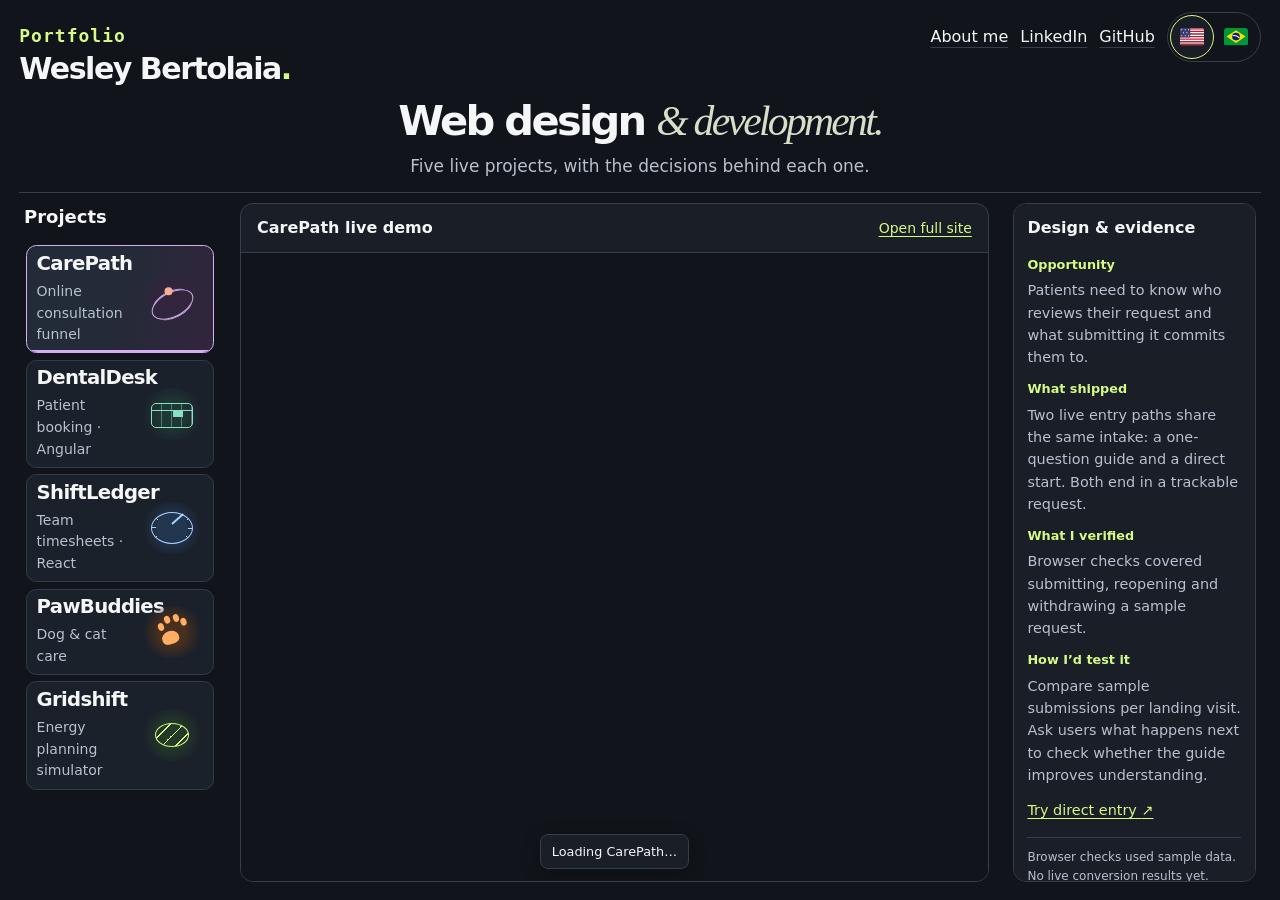
==== commit ad5df7ec: "Refresh the ShiftLedger portfolio link" ====
--- a/index.html
+++ b/index.html
@@ -39,7 +39,7 @@
           <button class="project-card" type="button" aria-pressed="false" aria-controls="live-preview" data-project="dentaldesk" data-url="https://wesleybertolaia.github.io/dentaldesk/patient.html?v=landing">
             <span class="project-copy"><strong>DentalDesk</strong><span>Patient booking · Angular</span></span><span class="project-art art-dental" aria-hidden="true"></span>
           </button>
-          <button class="project-card" type="button" aria-pressed="false" aria-controls="live-preview" data-project="shiftledger" data-url="https://wesleybertolaia.github.io/shiftledger/?v=navy-workspace">
+          <button class="project-card" type="button" aria-pressed="false" aria-controls="live-preview" data-project="shiftledger" data-url="https://wesleybertolaia.github.io/shiftledger/?v=shiftledger-title">
             <span class="project-copy"><strong>ShiftLedger</strong><span>Team timesheets · React</span></span><span class="project-art art-shift" aria-hidden="true"></span>
           </button>
           <button class="project-card" type="button" aria-pressed="false" aria-controls="live-preview" data-project="pawday" data-url="https://wesleybertolaia.github.io/pawday/?v=forward-portraits">
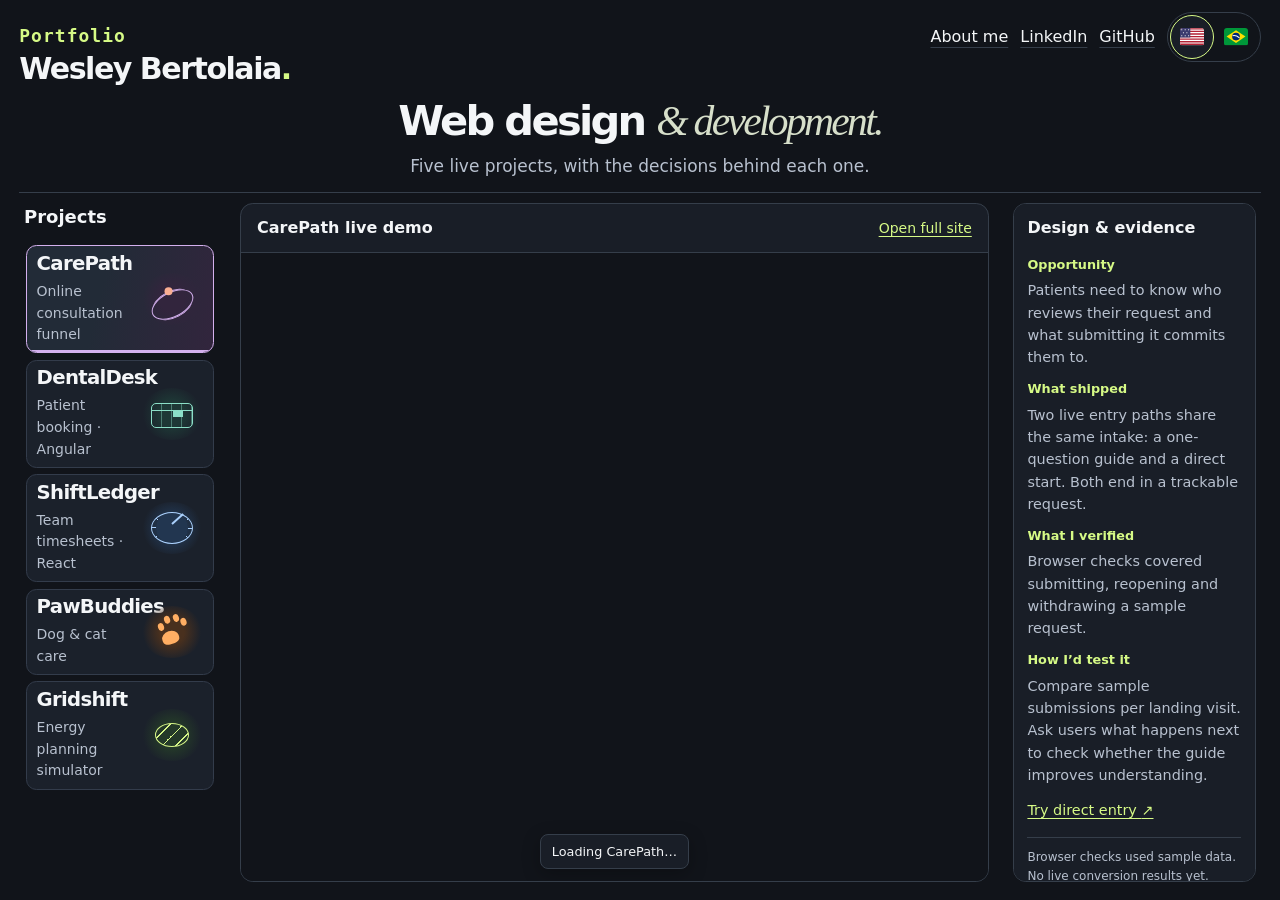
==== commit b836a68b: "Give the PawBuddies preview top spacing" ====
--- a/index.html
+++ b/index.html
@@ -42,7 +42,7 @@
           <button class="project-card" type="button" aria-pressed="false" aria-controls="live-preview" data-project="shiftledger" data-url="https://wesleybertolaia.github.io/shiftledger/?v=shiftledger-title">
             <span class="project-copy"><strong>ShiftLedger</strong><span>Team timesheets · React</span></span><span class="project-art art-shift" aria-hidden="true"></span>
           </button>
-          <button class="project-card" type="button" aria-pressed="false" aria-controls="live-preview" data-project="pawday" data-url="https://wesleybertolaia.github.io/pawday/?v=forward-portraits">
+          <button class="project-card" type="button" aria-pressed="false" aria-controls="live-preview" data-project="pawday" data-url="https://wesleybertolaia.github.io/pawday/?v=preview-spacing">
             <span class="project-copy"><strong>PawBuddies</strong><span>Dog &amp; cat care</span></span><span class="project-art art-pawday" aria-hidden="true"></span>
           </button>
           <button class="project-card" type="button" aria-pressed="false" aria-controls="live-preview" data-project="gridshift" data-url="https://wesleybertolaia.github.io/gridshift/?v=workspace-refresh">
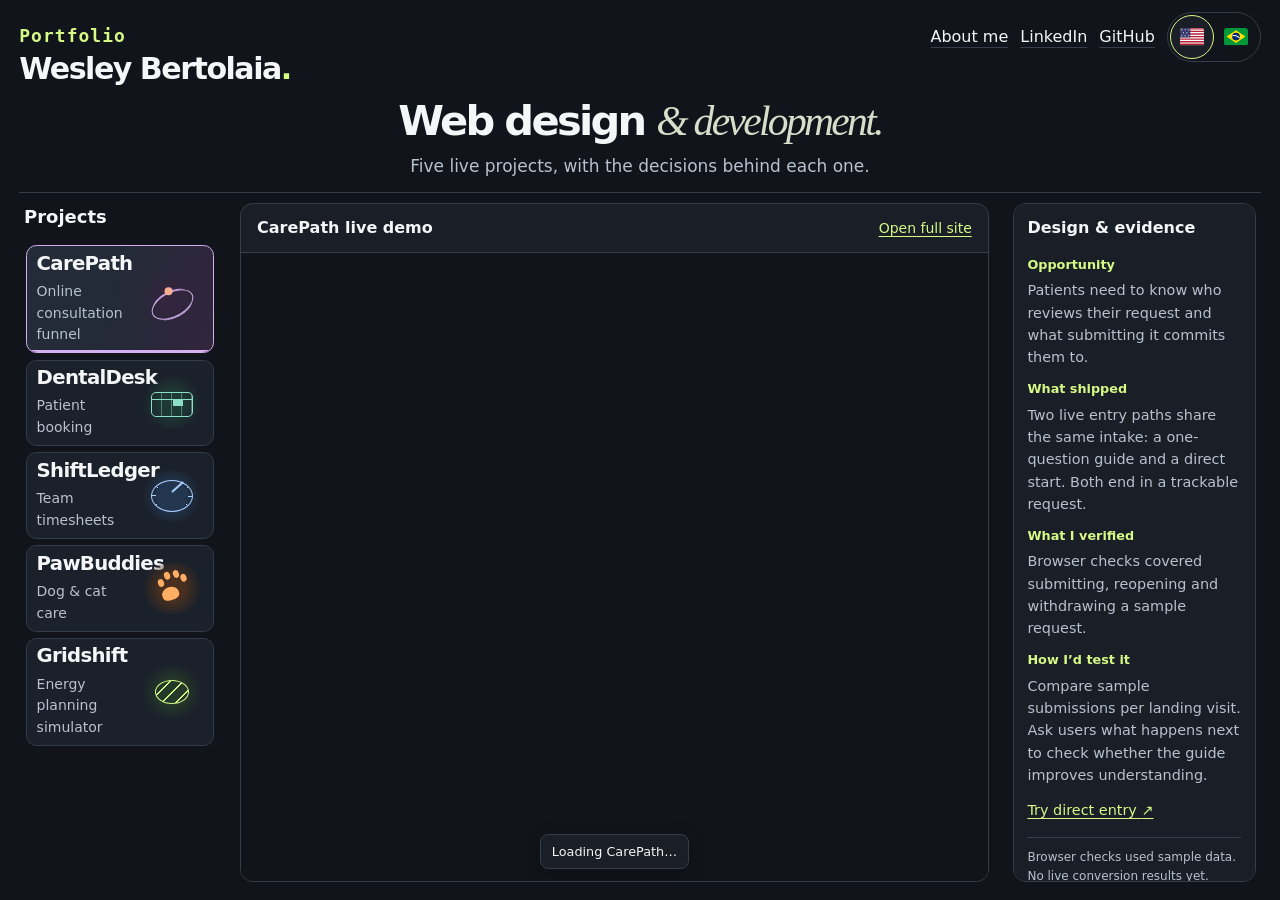
==== commit 0ead2b15: "Keep portfolio project labels focused on their purpose" ====
--- a/index.html
+++ b/index.html
@@ -7,7 +7,7 @@
   <title>Wesley Bertolaia | Portfolio</title>
   <link rel="icon" href="data:,">
   <link rel="stylesheet" href="./style.css?v=fitted-demos">
-  <script src="./locale.js?v=fitted-demos"></script>
+  <script src="./locale.js?v=project-labels"></script>
   <script src="./preview.js?v=wide-preview" defer></script>
   <link rel="stylesheet" href="./locale.css?v=about-page">
   <script src="./entrance.js?v=sequence" defer></script>
@@ -37,10 +37,10 @@
             <span class="project-copy"><strong>CarePath</strong><span>Online consultation funnel</span></span><span class="project-art art-care" aria-hidden="true"></span>
           </button>
           <button class="project-card" type="button" aria-pressed="false" aria-controls="live-preview" data-project="dentaldesk" data-url="https://wesleybertolaia.github.io/dentaldesk/patient.html?v=landing">
-            <span class="project-copy"><strong>DentalDesk</strong><span>Patient booking · Angular</span></span><span class="project-art art-dental" aria-hidden="true"></span>
+            <span class="project-copy"><strong>DentalDesk</strong><span>Patient booking</span></span><span class="project-art art-dental" aria-hidden="true"></span>
           </button>
           <button class="project-card" type="button" aria-pressed="false" aria-controls="live-preview" data-project="shiftledger" data-url="https://wesleybertolaia.github.io/shiftledger/?v=shiftledger-title">
-            <span class="project-copy"><strong>ShiftLedger</strong><span>Team timesheets · React</span></span><span class="project-art art-shift" aria-hidden="true"></span>
+            <span class="project-copy"><strong>ShiftLedger</strong><span>Team timesheets</span></span><span class="project-art art-shift" aria-hidden="true"></span>
           </button>
           <button class="project-card" type="button" aria-pressed="false" aria-controls="live-preview" data-project="pawday" data-url="https://wesleybertolaia.github.io/pawday/?v=preview-spacing">
             <span class="project-copy"><strong>PawBuddies</strong><span>Dog &amp; cat care</span></span><span class="project-art art-pawday" aria-hidden="true"></span>
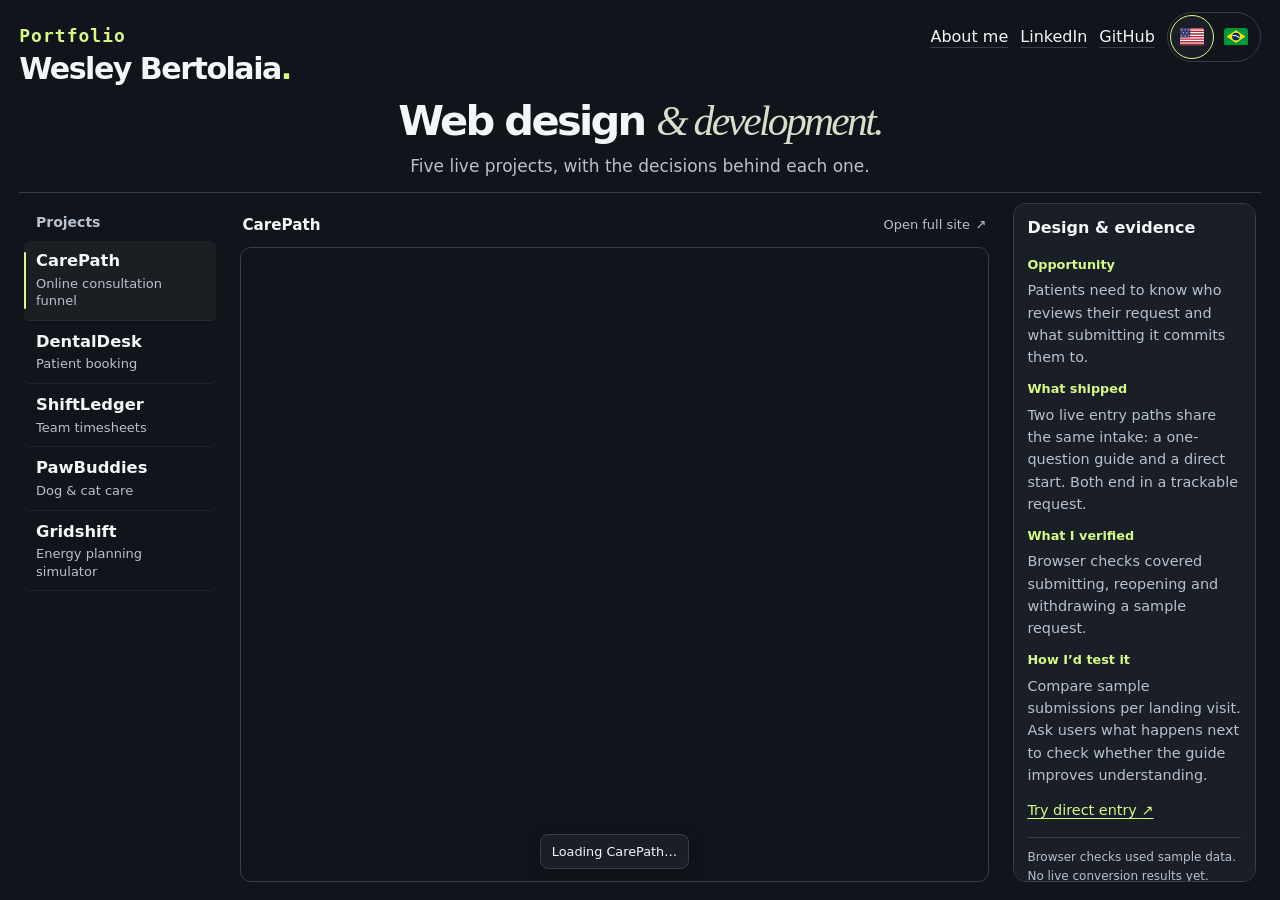
==== commit 94312f07: "Simplify portfolio project navigation and preview header" ====
--- a/index.html
+++ b/index.html
@@ -6,9 +6,9 @@
   <meta name="description" content="Wesley Bertolaia’s web design portfolio. Explore live projects in consultation intake, patient booking, and team timesheets.">
   <title>Wesley Bertolaia | Portfolio</title>
   <link rel="icon" href="data:,">
-  <link rel="stylesheet" href="./style.css?v=fitted-demos">
+  <link rel="stylesheet" href="./style.css?v=clean-preview">
   <script src="./locale.js?v=project-labels"></script>
-  <script src="./preview.js?v=wide-preview" defer></script>
+  <script src="./preview.js?v=clean-preview" defer></script>
   <link rel="stylesheet" href="./locale.css?v=about-page">
   <script src="./entrance.js?v=sequence" defer></script>
 </head>
@@ -34,26 +34,26 @@
         <h2 id="projects-title">Projects</h2>
         <div class="project-cards">
           <button class="project-card" type="button" aria-pressed="true" aria-controls="live-preview" data-project="carepath" data-url="https://wesleybertolaia.github.io/carepath/?v=wide-preview">
-            <span class="project-copy"><strong>CarePath</strong><span>Online consultation funnel</span></span><span class="project-art art-care" aria-hidden="true"></span>
+            <span class="project-copy"><strong>CarePath</strong><span>Online consultation funnel</span></span>
           </button>
           <button class="project-card" type="button" aria-pressed="false" aria-controls="live-preview" data-project="dentaldesk" data-url="https://wesleybertolaia.github.io/dentaldesk/patient.html?v=landing">
-            <span class="project-copy"><strong>DentalDesk</strong><span>Patient booking</span></span><span class="project-art art-dental" aria-hidden="true"></span>
+            <span class="project-copy"><strong>DentalDesk</strong><span>Patient booking</span></span>
           </button>
           <button class="project-card" type="button" aria-pressed="false" aria-controls="live-preview" data-project="shiftledger" data-url="https://wesleybertolaia.github.io/shiftledger/?v=shiftledger-title">
-            <span class="project-copy"><strong>ShiftLedger</strong><span>Team timesheets</span></span><span class="project-art art-shift" aria-hidden="true"></span>
+            <span class="project-copy"><strong>ShiftLedger</strong><span>Team timesheets</span></span>
           </button>
           <button class="project-card" type="button" aria-pressed="false" aria-controls="live-preview" data-project="pawday" data-url="https://wesleybertolaia.github.io/pawday/?v=preview-spacing">
-            <span class="project-copy"><strong>PawBuddies</strong><span>Dog &amp; cat care</span></span><span class="project-art art-pawday" aria-hidden="true"></span>
+            <span class="project-copy"><strong>PawBuddies</strong><span>Dog &amp; cat care</span></span>
           </button>
           <button class="project-card" type="button" aria-pressed="false" aria-controls="live-preview" data-project="gridshift" data-url="https://wesleybertolaia.github.io/gridshift/?v=workspace-refresh">
-            <span class="project-copy"><strong>Gridshift</strong><span>Energy planning simulator</span></span><span class="project-art art-gridshift" aria-hidden="true"></span>
+            <span class="project-copy"><strong>Gridshift</strong><span>Energy planning simulator</span></span>
           </button>
         </div>
       </div>
       <section class="preview-panel" id="live-preview" aria-labelledby="preview-title">
         <header class="preview-bar">
-          <h2 id="preview-title" tabindex="-1" aria-live="polite">CarePath live demo</h2>
-          <a id="open-demo" href="https://wesleybertolaia.github.io/carepath/">Open full site</a>
+          <h2 id="preview-title" tabindex="-1" aria-live="polite">CarePath</h2>
+          <a id="open-demo" href="https://wesleybertolaia.github.io/carepath/">Open full site <span aria-hidden="true">↗</span></a>
         </header>
         <div class="demo-viewport">
           <p id="preview-status" class="preview-status" role="status" hidden></p>
--- a/style.css
+++ b/style.css
@@ -22,98 +22,61 @@
 h1, h2, h3, h4, p { margin: 0; }
 .eyebrow { color: var(--lime); font: 720 .875rem/1.5 ui-monospace, monospace; letter-spacing: .06em; margin-bottom: .45rem; }
 .shelf { display: grid; grid-template-columns: minmax(220px, 270px) minmax(0, 1fr); gap: clamp(.85rem, 2.5vw, 1.5rem); align-items: start; border-top: 1px solid var(--line); padding-top: 1rem; }
-.project-list h2 { font-size: 1.125rem; margin-bottom: .75rem; }
-.project-cards { display: grid; gap: .65rem; }
+.project-list h2 { margin: .55rem .75rem .45rem; color: var(--mute); font-size: .875rem; font-weight: 650; }
+.project-cards { display: grid; gap: 1px; }
 .project-card {
   position: relative;
-  isolation: isolate;
-  display: grid;
-  grid-template-columns: minmax(0, 1fr) 62px;
+  display: flex;
   align-items: center;
   width: 100%;
-  min-height: 102px;
-  gap: .6rem;
-  padding: .8rem .7rem .8rem .95rem;
-  overflow: hidden;
-  border: 1px solid #333c4b;
-  border-radius: .65rem;
-  background: #1b212b;
+  min-width: 0;
+  min-height: 60px;
+  padding: .63rem .75rem;
+  border: 0;
+  border-bottom: 1px solid #ffffff10;
+  border-radius: 5px;
+  background: transparent;
   color: var(--ink);
   text-align: left;
   font: inherit;
   cursor: pointer;
 }
-.project-card:nth-child(1) { --project-accent: #d4b0ee; --project-shade: #32253d; }
-.project-card:nth-child(2) { --project-accent: #8bdfc7; --project-shade: #1e3836; }
-.project-card:nth-child(3) { --project-accent: #a9cffb; --project-shade: #223650; }
-.project-card:hover { border-color: var(--project-accent); }
-.project-card[aria-pressed="true"] {
-  border-color: var(--project-accent);
-  background: linear-gradient(104deg, #222b37 40%, var(--project-shade));
-}
-.project-card::after {
+.project-card:hover { background: #ffffff06; }
+.project-card[aria-pressed="true"] { background: #ffffff0b; }
+.project-card::before {
   content: "";
   position: absolute;
-  inset: auto 0 0;
-  height: 2px;
-  background: var(--project-accent);
-  transform: scaleX(0);
-  transform-origin: left;
-}
-.project-card[aria-pressed="true"]::after { transform: scaleX(1); }
-.project-copy strong { display: block; font-size: 1.23rem; line-height: 1.15; letter-spacing: -.035em; }
-.project-copy > span { display: block; margin-top: .35rem; color: var(--mute); font-size: .875rem; }
-.project-art {
-  position: relative;
-  display: block;
-  width: 62px;
-  height: 62px;
-  border-radius: 50%;
-  color: var(--project-accent);
-  background: radial-gradient(circle, var(--project-shade) 30%, transparent 72%);
-}
-.project-art::before, .project-art::after { content: ""; position: absolute; }
-.art-care::before {
-  width: 43px; height: 23px; left: 9px; top: 19px;
-  border: 1px solid currentColor; border-radius: 50%; rotate: -27deg;
-  box-shadow: 0 5px 0 -4px currentColor, 0 -5px 0 -4px currentColor;
-}
-.art-care::after {
-  width: 8px; height: 8px; left: 27px; top: 13px;
-  border-radius: 50%; background: #f9ae92;
-  offset-path: ellipse(24px 13px at 31px 31px);
-  offset-rotate: 0deg;
-  left: 0; top: 0;
-  offset-distance: 72%;
-}
-.art-dental::before {
-  inset: 15px 10px 12px;
-  border: 1px solid currentColor;
-  border-radius: 5px;
-  background: repeating-linear-gradient(90deg, transparent 0 9px, #8bdfc76b 9px 10px);
-}
-.art-dental::after {
-  inset: 22px 10px auto;
-  height: 6px;
-  border-top: 1px solid currentColor;
-  background: linear-gradient(90deg, transparent 52%, currentColor 52% 76%, transparent 76%);
-}
-.art-shift::before {
-  inset: 10px;
-  border: 1px solid currentColor;
-  border-radius: 50%;
-  background: radial-gradient(circle, var(--project-shade) 0 62%, transparent 63%), repeating-conic-gradient(currentColor 0deg 2deg, transparent 2deg 30deg);
-}
-.art-shift::after {
-  bottom: 30px; left: 30px; width: 2px; height: 15px;
-  background: currentColor;
-  transform-origin: bottom;
-  rotate: 48deg;
-}
-.preview-panel { min-width: 0; overflow: hidden; border: 1px solid var(--line); border-radius: .8rem; background: var(--panel); scroll-margin-top: .7rem; }
-.preview-bar { display: flex; flex-wrap: wrap; align-items: center; justify-content: space-between; gap: .5rem 1rem; padding: .7rem 1rem; }
-.preview-bar h2 { font-size: 1rem; }
-.preview-bar a { font-size: .875rem; color: var(--lime); }
+  inset: .7rem auto .7rem 0;
+  width: 2px;
+  border-radius: 2px;
+  background: var(--lime);
+  transform: scaleY(0);
+}
+.project-card[aria-pressed="true"]::before { transform: scaleY(1); }
+.project-card:focus-visible { outline-offset: -3px; }
+.project-copy strong { display: block; font-size: 1.02rem; line-height: 1.2; font-weight: 680; }
+.project-copy > span { display: block; margin-top: .25rem; color: var(--mute); font-size: .8125rem; line-height: 1.35; }
+.preview-panel { min-width: 0; scroll-margin-top: .7rem; }
+.preview-bar {
+  display: flex;
+  align-items: center;
+  justify-content: space-between;
+  gap: .75rem;
+  min-height: 44px;
+  padding-inline: .15rem;
+}
+.preview-bar h2 { min-width: 0; overflow: hidden; text-overflow: ellipsis; white-space: nowrap; font-size: .95rem; font-weight: 650; }
+.preview-bar a {
+  display: inline-flex;
+  align-items: center;
+  gap: .35rem;
+  flex: none;
+  min-height: 44px;
+  color: var(--mute);
+  font-size: .8125rem;
+  text-decoration: none;
+}
+.preview-bar a:hover { color: var(--ink); text-decoration: underline; }
 iframe { display: block; width: 100%; height: 640px; border: 0; border-top: 1px solid var(--line); background: #f8f3ec; color-scheme: light; }
 :focus-visible { outline: 3px solid var(--lime); outline-offset: 3px; }
 .case { margin-bottom: 1rem; background: var(--panel); border: 1px solid var(--line); border-radius: .8rem; overflow: hidden; scroll-margin-top: 1rem; }
@@ -124,12 +87,12 @@
 @media (max-width: 740px) {
   .wrap { width: calc(100% - 1.5rem); }
   .shelf { grid-template-columns: 1fr; }
-  .project-card { min-height: 76px; }
   iframe { height: 520px; }
 }
 @media (prefers-reduced-motion: no-preference) {
   html { scroll-behavior: smooth; }
-  .project-card { transition: background-color .15s ease, border-color .15s ease; }
+  .project-card { transition: background-color .15s ease; }
+  .project-card::before { transition: transform .2s ease-out; }
 }
 .wordmark { font-size: 1.05rem; letter-spacing: -.025em; }
 .case-page { padding-block: 1.75rem 1rem; }
@@ -147,18 +110,6 @@
 .case p { font-size: .94rem; }
 .evidence { margin: .85rem 0 0; font-size: .875rem; }
 @media (max-width: 800px) { .case-grid { grid-template-columns: 1fr; } }
-@media (prefers-reduced-motion: no-preference) {
-  .project-card {
-    transition: border-color .18s ease;
-  }
-  .project-card::after { transition: transform .32s ease-out; }
-  .project-card:is(:hover, :focus-visible, [aria-pressed="true"]) .art-care::after { animation: orbit .7s ease-in-out; }
-  .project-card:is(:hover, :focus-visible, [aria-pressed="true"]) .art-dental::after { animation: calendar-mark .55s ease-in-out; }
-  .project-card:is(:hover, :focus-visible, [aria-pressed="true"]) .art-shift::after { animation: hand-turn .64s ease-in-out; }
-  @keyframes orbit { to { offset-distance: 172%; } }
-  @keyframes calendar-mark { 50% { translate: 0 13px; } }
-  @keyframes hand-turn { to { rotate: 408deg; } }
-}
 .masthead {
   display: flex;
   flex-wrap: wrap;
@@ -317,17 +268,13 @@
   .project-cards { grid-template-columns: repeat(3, minmax(0, 1fr)); }
   .project-card { height: 100%; }
 }
-@media (max-width: 820px) {
-  .project-art { display: none; }
-  .project-card { grid-template-columns: minmax(0, 1fr); }
-}
 @media (max-width: 559px) {
   .masthead { align-items: center; }
   .project-cards { gap: .35rem; }
   .project-card {
     min-height: 48px;
     padding: .45rem .25rem;
-    justify-items: center;
+    justify-content: center;
     text-align: center;
   }
   .project-card .project-copy strong { font-size: clamp(.75rem, 3.2vw, .95rem); }
@@ -384,31 +331,6 @@
 .turnaround-evidence { margin-top: 1.65rem; }
 @media (max-width:600px) { .work-pair { grid-template-columns: 1fr; } }
 
-.project-card:nth-child(4) { --project-accent: #ffae63; --project-shade: #49301e; }
-.project-card:nth-child(5) { --project-accent: #d5f587; --project-shade: #243929; }
-.art-pawday::before {
-  inset: 25px auto auto 21px;
-  width: 17px;
-  height: 13px;
-  background: currentColor;
-  border-radius: 60% 60% 42% 42%;
-  transform: rotate(-18deg);
-}
-.art-pawday::after {
-  inset: 17px auto auto 17px;
-  width: 6px;
-  height: 8px;
-  background: currentColor;
-  border-radius: 50%;
-  box-shadow: 8px -5px currentColor, 17px -4px currentColor, 23px 2px currentColor;
-  transform: rotate(-18deg);
-}
-.art-gridshift::before {
-  inset: 14px;
-  background: linear-gradient(135deg, transparent 25%, currentColor 25% 28%, transparent 28% 50%, currentColor 50% 53%, transparent 53% 75%, currentColor 75% 78%, transparent 78%);
-  border: 1px solid currentColor;
-  border-radius: 50%;
-}
 @media (max-width: 559px) { .project-cards { grid-template-columns: repeat(2,minmax(0,1fr)); } }
 
 .portfolio-home .work-intro { padding-block: .15rem .8rem; text-align: center; }
@@ -440,9 +362,6 @@
   }
   .portfolio-home .project-list,
   .portfolio-home .project-notes { max-height: 100%; overflow: auto; }
-  .portfolio-home .project-cards { gap: .4rem; padding: 2px; }
-  .portfolio-home .project-card { min-height: 0; padding: .4rem .6rem; }
-  .portfolio-home .project-art { height: 52px; }
   .portfolio-home .preview-panel {
     height: 100%;
     display: grid;
@@ -453,16 +372,14 @@
 }
 
 
-.preview-bar { min-height: 48px; flex-wrap: nowrap; }
-.preview-bar h2 { min-width: 0; overflow: hidden; text-overflow: ellipsis; white-space: nowrap; }
-.preview-bar a { flex: none; }
 .demo-viewport {
   position: relative;
   min-width: 0;
   min-height: 0;
   aspect-ratio: 16 / 9;
   overflow: hidden;
-  border-top: 1px solid var(--line);
+  border: 1px solid var(--line);
+  border-radius: .65rem;
   background: var(--bg);
 }
 .demo-viewport .demo-frame {
@@ -501,6 +418,4 @@
     overflow-x: hidden;
     scrollbar-width: none;
   }
-  .portfolio-home .project-card { min-width: 0; }
-  .portfolio-home .project-card:focus-visible { outline-offset: -3px; }
-}
+}
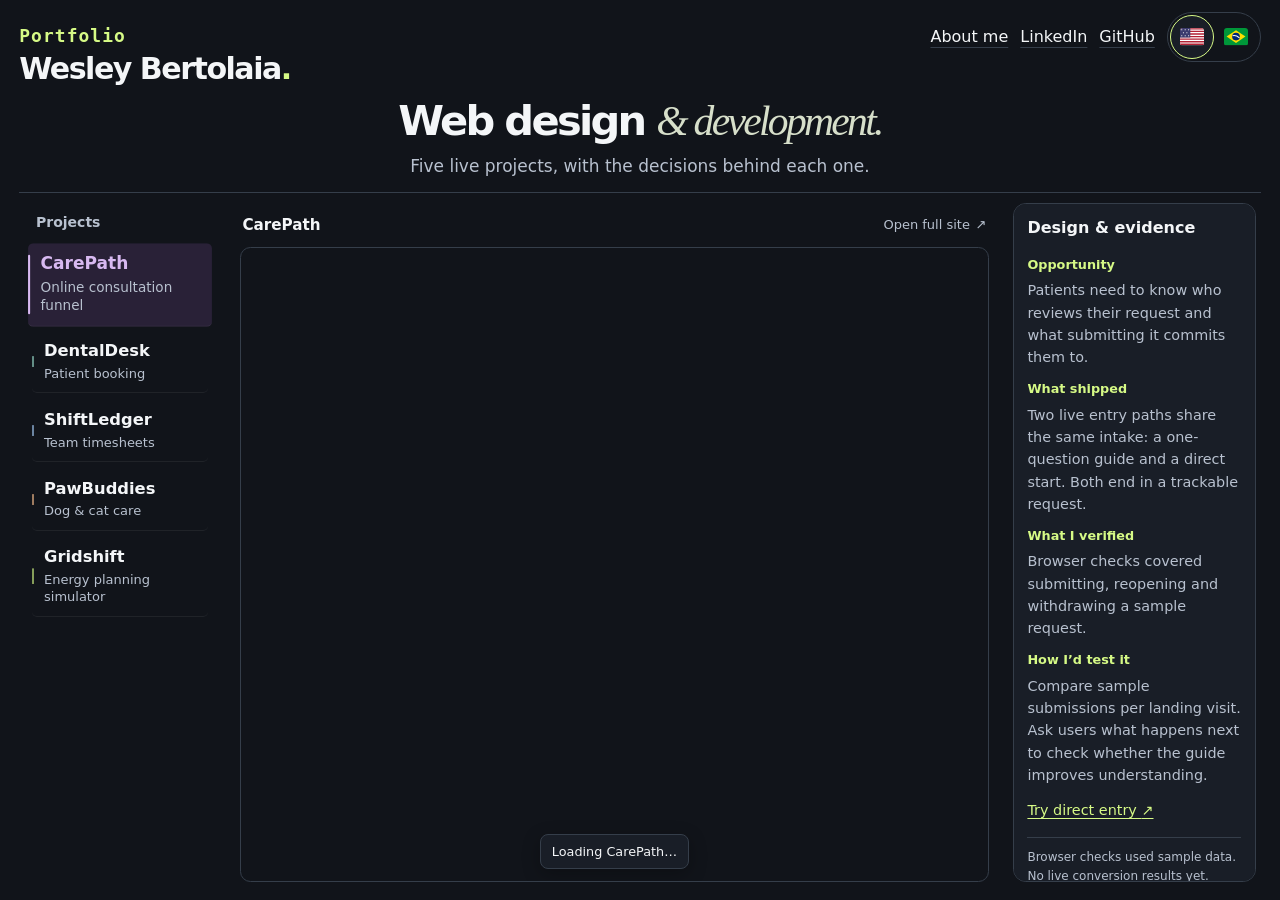
==== commit e51a2fc5: "Give portfolio projects their own accents and selection motion" ====
--- a/index.html
+++ b/index.html
@@ -6,7 +6,7 @@
   <meta name="description" content="Wesley Bertolaia’s web design portfolio. Explore live projects in consultation intake, patient booking, and team timesheets.">
   <title>Wesley Bertolaia | Portfolio</title>
   <link rel="icon" href="data:,">
-  <link rel="stylesheet" href="./style.css?v=clean-preview">
+  <link rel="stylesheet" href="./style.css?v=project-accents">
   <script src="./locale.js?v=project-labels"></script>
   <script src="./preview.js?v=clean-preview" defer></script>
   <link rel="stylesheet" href="./locale.css?v=about-page">
--- a/style.css
+++ b/style.css
@@ -23,7 +23,7 @@
 .eyebrow { color: var(--lime); font: 720 .875rem/1.5 ui-monospace, monospace; letter-spacing: .06em; margin-bottom: .45rem; }
 .shelf { display: grid; grid-template-columns: minmax(220px, 270px) minmax(0, 1fr); gap: clamp(.85rem, 2.5vw, 1.5rem); align-items: start; border-top: 1px solid var(--line); padding-top: 1rem; }
 .project-list h2 { margin: .55rem .75rem .45rem; color: var(--mute); font-size: .875rem; font-weight: 650; }
-.project-cards { display: grid; gap: 1px; }
+.project-cards { display: grid; gap: .4rem; padding: .25rem .5rem; }
 .project-card {
   position: relative;
   display: flex;
@@ -40,19 +40,31 @@
   text-align: left;
   font: inherit;
   cursor: pointer;
+  transform: scale(1);
 }
 .project-card:hover { background: #ffffff06; }
-.project-card[aria-pressed="true"] { background: #ffffff0b; }
+.project-card[data-project="carepath"] { --project-accent: #d8b9f1; --project-fill: #292137; }
+.project-card[data-project="dentaldesk"] { --project-accent: #9be0cf; --project-fill: #1b302e; }
+.project-card[data-project="shiftledger"] { --project-accent: #a9cffb; --project-fill: #1d2c43; }
+.project-card[data-project="pawday"] { --project-accent: #ffc28f; --project-fill: #34291f; }
+.project-card[data-project="gridshift"] { --project-accent: #d6fa86; --project-fill: #253020; }
+.project-card[aria-pressed="true"] {
+  z-index: 1;
+  background: var(--project-fill);
+  transform: scale(1.045);
+}
+.project-card[aria-pressed="true"] strong { color: var(--project-accent); }
 .project-card::before {
   content: "";
   position: absolute;
   inset: .7rem auto .7rem 0;
   width: 2px;
   border-radius: 2px;
-  background: var(--lime);
-  transform: scaleY(0);
-}
-.project-card[aria-pressed="true"]::before { transform: scaleY(1); }
+  background: var(--project-accent);
+  opacity: .6;
+  transform: scaleY(.28);
+}
+.project-card[aria-pressed="true"]::before { opacity: 1; transform: scaleY(1); }
 .project-card:focus-visible { outline-offset: -3px; }
 .project-copy strong { display: block; font-size: 1.02rem; line-height: 1.2; font-weight: 680; }
 .project-copy > span { display: block; margin-top: .25rem; color: var(--mute); font-size: .8125rem; line-height: 1.35; }
@@ -91,8 +103,8 @@
 }
 @media (prefers-reduced-motion: no-preference) {
   html { scroll-behavior: smooth; }
-  .project-card { transition: background-color .15s ease; }
-  .project-card::before { transition: transform .2s ease-out; }
+  .project-card { transition: background-color .18s ease, transform .26s cubic-bezier(.2,.75,.24,1); }
+  .project-card::before { transition: opacity .18s ease, transform .2s ease-out; }
 }
 .wordmark { font-size: 1.05rem; letter-spacing: -.025em; }
 .case-page { padding-block: 1.75rem 1rem; }
@@ -270,7 +282,8 @@
 }
 @media (max-width: 559px) {
   .masthead { align-items: center; }
-  .project-cards { gap: .35rem; }
+  .project-cards { gap: .4rem; padding-inline: .25rem; }
+  .project-card[aria-pressed="true"] { transform: scale(1.025); }
   .project-card {
     min-height: 48px;
     padding: .45rem .25rem;
